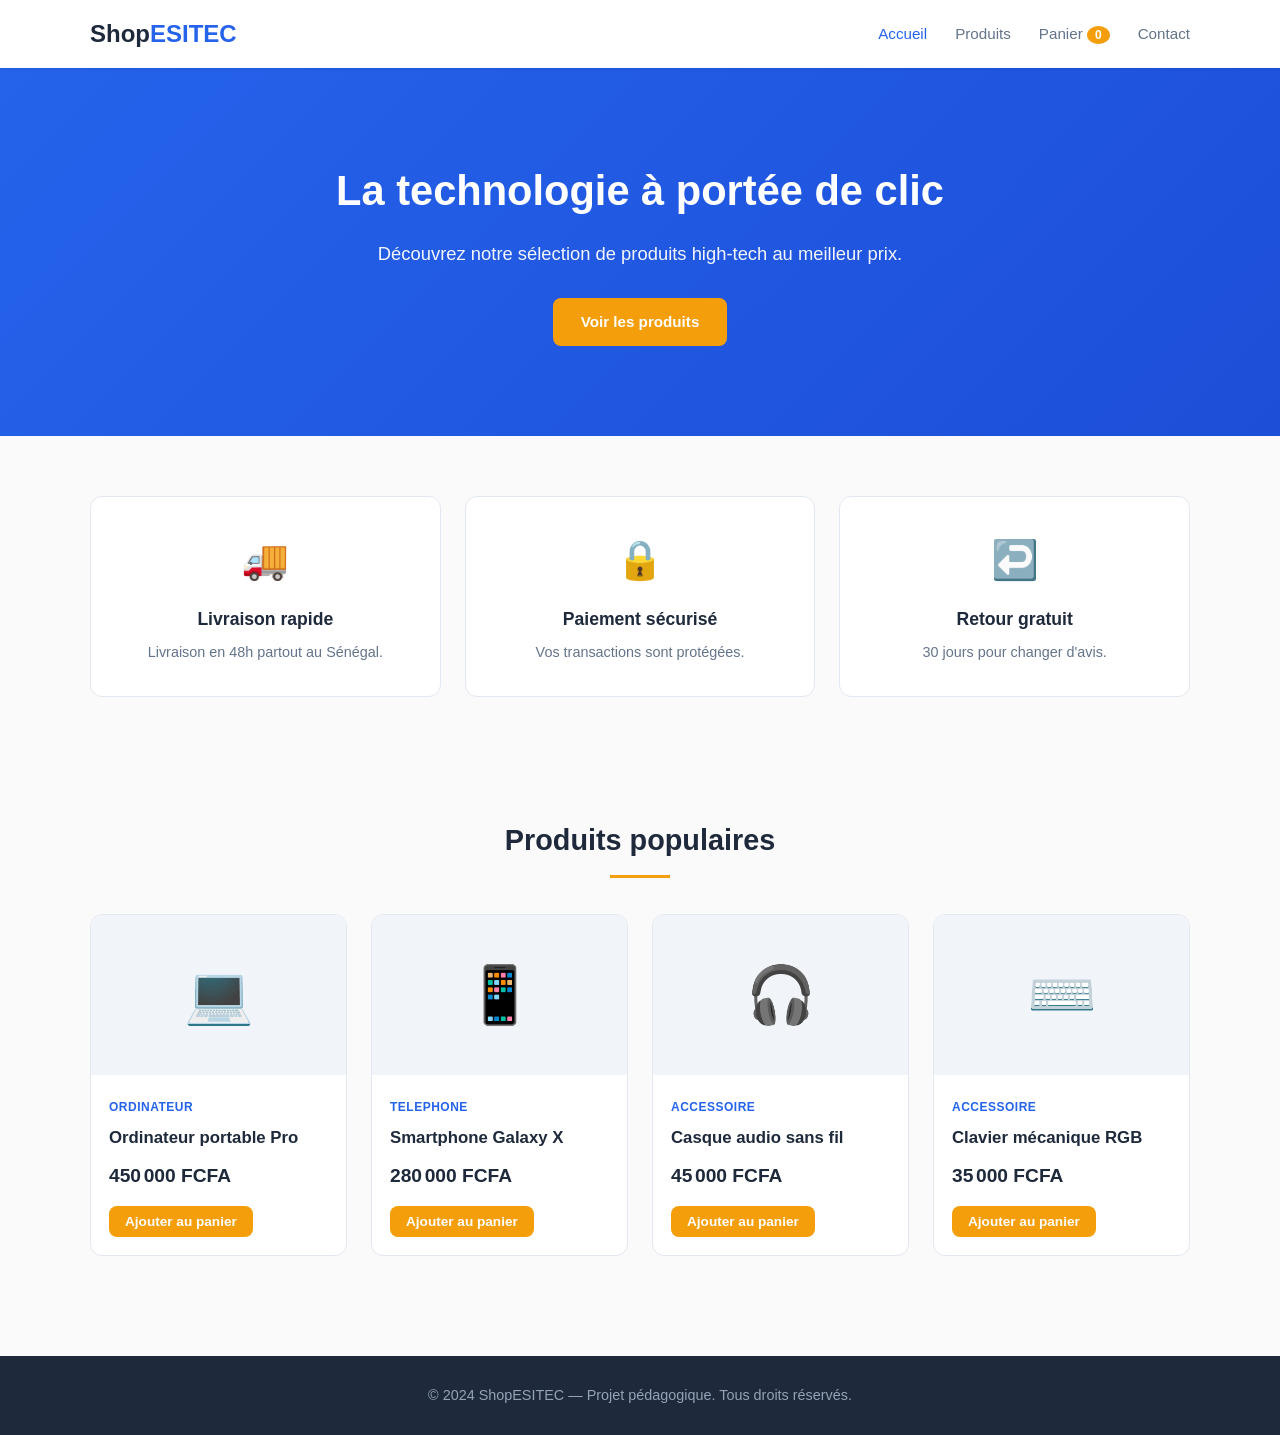
==== shop-esitec/index.html @ 7842cb8c "first commit" ====
<!DOCTYPE html>
<html lang="fr">
<head>
  <meta charset="UTF-8" />
  <meta name="viewport" content="width=device-width, initial-scale=1.0" />
  <title>ShopESITEC — Boutique en ligne</title>
  <link rel="stylesheet" href="css/style.css" />
  <link rel="stylesheet" href="css/responsive.css" />
</head>
<body>

  <header class="site-header">
    <div class="container header-content">
      <a href="index.html" class="logo">Shop<span>ESITEC</span></a>
      <nav class="main-nav">
        <ul>
          <li><a href="index.html" class="active">Accueil</a></li>
          <li><a href="products.html">Produits</a></li>
          <li><a href="cart.html">Panier <span id="cart-count" class="cart-badge">0</span></a></li>
          <li><a href="contact.html">Contact</a></li>
        </ul>
      </nav>
    </div>
  </header>

  <section class="hero">
    <div class="container">
      <h1>La technologie à portée de clic</h1>
      <p>Découvrez notre sélection de produits high-tech au meilleur prix.</p>
      <a href="products.html" class="btn btn-primary">Voir les produits</a>
    </div>
  </section>

  <section class="features container">
    <div class="feature-card">
      <div class="feature-icon">🚚</div>
      <h3>Livraison rapide</h3>
      <p>Livraison en 48h partout au Sénégal.</p>
    </div>
    <div class="feature-card">
      <div class="feature-icon">🔒</div>
      <h3>Paiement sécurisé</h3>
      <p>Vos transactions sont protégées.</p>
    </div>
    <div class="feature-card">
      <div class="feature-icon">↩️</div>
      <h3>Retour gratuit</h3>
      <p>30 jours pour changer d'avis.</p>
    </div>
  </section>

  <section class="featured container">
    <h2 class="section-title">Produits populaires</h2>
    <div id="featured-products" class="product-grid">
      <!-- Rempli dynamiquement par js/products.js -->
    </div>
  </section>

  <footer class="site-footer">
    <div class="container">
      <p>&copy; 2024 ShopESITEC — Projet pédagogique. Tous droits réservés.</p>
    </div>
  </footer>

  <script src="js/products.js"></script>
  <script src="js/cart.js"></script>
  <script src="js/main.js"></script>
</body>
</html>
---- shop-esitec/css/style.css ----
/* =================================================
   ShopESITEC — Feuille de style principale
   ================================================= */

:root {
  --primary: #2563eb;
  --primary-dark: #1d4ed8;
  --secondary: #f59e0b;
  --dark: #1e293b;
  --gray: #64748b;
  --light-gray: #f1f5f9;
  --white: #ffffff;
  --success: #16a34a;
  --border: #e2e8f0;
}

* {
  margin: 0;
  padding: 0;
  box-sizing: border-box;
}

body {
  font-family: 'Segoe UI', Tahoma, sans-serif;
  color: var(--dark);
  background-color: #fafafa;
  line-height: 1.6;
}

.container {
  max-width: 1140px;
  margin: 0 auto;
  padding: 0 20px;
}

/* ---- Header ---- */
.site-header {
  background-color: var(--white);
  box-shadow: 0 1px 4px rgba(0, 0, 0, 0.08);
  position: sticky;
  top: 0;
  z-index: 100;
}

.header-content {
  display: flex;
  justify-content: space-between;
  align-items: center;
  height: 68px;
}

.logo {
  font-size: 1.5rem;
  font-weight: 700;
  color: var(--dark);
  text-decoration: none;
}

.logo span {
  color: var(--primary);
}

.main-nav ul {
  display: flex;
  list-style: none;
  gap: 28px;
}

.main-nav a {
  color: var(--gray);
  text-decoration: none;
  font-size: 0.95rem;
  font-weight: 500;
  transition: color 0.2s;
}

.main-nav a:hover,
.main-nav a.active {
  color: var(--primary);
}

.cart-badge {
  background-color: var(--secondary);
  color: var(--white);
  border-radius: 50%;
  padding: 2px 8px;
  font-size: 0.75rem;
  font-weight: 700;
}

/* ---- Hero ---- */
.hero {
  background: linear-gradient(135deg, var(--primary) 0%, var(--primary-dark) 100%);
  color: var(--white);
  text-align: center;
  padding: 90px 0;
}

.hero h1 {
  font-size: 2.6rem;
  margin-bottom: 14px;
}

.hero p {
  font-size: 1.15rem;
  margin-bottom: 30px;
  opacity: 0.95;
}

/* ---- Buttons ---- */
.btn {
  display: inline-block;
  padding: 12px 28px;
  border-radius: 8px;
  text-decoration: none;
  font-weight: 600;
  font-size: 0.95rem;
  cursor: pointer;
  border: none;
  transition: all 0.2s;
}

.btn-primary {
  background-color: var(--secondary);
  color: var(--white);
}

.btn-primary:hover {
  background-color: #d97706;
}

.btn-small {
  padding: 8px 16px;
  font-size: 0.85rem;
}

/* ---- Features ---- */
.features {
  display: flex;
  gap: 24px;
  padding: 60px 20px;
  flex-wrap: wrap;
}

.feature-card {
  flex: 1;
  min-width: 240px;
  background: var(--white);
  border: 1px solid var(--border);
  border-radius: 12px;
  padding: 32px 24px;
  text-align: center;
}

.feature-icon {
  font-size: 2.4rem;
  margin-bottom: 14px;
}

.feature-card h3 {
  color: var(--dark);
  margin-bottom: 8px;
  font-size: 1.1rem;
}

.feature-card p {
  color: var(--gray);
  font-size: 0.9rem;
}

/* ---- Section title ---- */
.section-title {
  text-align: center;
  font-size: 1.8rem;
  color: var(--dark);
  margin-bottom: 36px;
  position: relative;
}

.section-title::after {
  content: '';
  display: block;
  width: 60px;
  height: 3px;
  background-color: var(--secondary);
  margin: 12px auto 0;
}

/* ---- Page banner ---- */
.page-banner {
  background-color: var(--dark);
  color: var(--white);
  text-align: center;
  padding: 50px 0;
}

.page-banner h1 {
  font-size: 2rem;
  margin-bottom: 8px;
}

.page-banner p {
  opacity: 0.8;
}

/* ---- Product grid ---- */
.featured,
.catalog {
  padding: 60px 20px;
}

.product-grid {
  display: grid;
  grid-template-columns: repeat(4, 1fr);
  gap: 24px;
}

.product-card {
  background: var(--white);
  border: 1px solid var(--border);
  border-radius: 12px;
  overflow: hidden;
  transition: transform 0.2s, box-shadow 0.2s;
}

.product-card:hover {
  transform: translateY(-4px);
  box-shadow: 0 8px 20px rgba(0, 0, 0, 0.1);
}

.product-image {
  height: 160px;
  background-color: var(--light-gray);
  display: flex;
  align-items: center;
  justify-content: center;
  font-size: 3.5rem;
}

.product-info {
  padding: 18px;
}

.product-category {
  font-size: 0.75rem;
  color: var(--primary);
  text-transform: uppercase;
  font-weight: 600;
  letter-spacing: 0.5px;
}

.product-name {
  font-size: 1.05rem;
  color: var(--dark);
  margin: 6px 0 10px;
}

.product-price {
  font-size: 1.2rem;
  font-weight: 700;
  color: var(--dark);
  margin-bottom: 14px;
}

/* ---- Catalog toolbar ---- */
.catalog-toolbar {
  display: flex;
  align-items: center;
  gap: 12px;
  margin-bottom: 30px;
}

.catalog-toolbar select {
  padding: 8px 14px;
  border: 1px solid var(--border);
  border-radius: 8px;
  font-size: 0.9rem;
  cursor: pointer;
}

/* ---- Cart ---- */
.cart-section {
  padding: 50px 20px;
  display: grid;
  grid-template-columns: 2fr 1fr;
  gap: 30px;
}

.cart-items {
  display: flex;
  flex-direction: column;
  gap: 16px;
}

.cart-item {
  display: flex;
  align-items: center;
  gap: 16px;
  background: var(--white);
  border: 1px solid var(--border);
  border-radius: 10px;
  padding: 16px;
}

.cart-item-icon {
  font-size: 2.2rem;
  width: 60px;
  text-align: center;
}

.cart-item-details {
  flex: 1;
}

.cart-item-details h4 {
  color: var(--dark);
  margin-bottom: 4px;
}

.cart-item-details p {
  color: var(--gray);
  font-size: 0.9rem;
}

.cart-item-actions {
  display: flex;
  align-items: center;
  gap: 10px;
}

.qty-btn {
  width: 28px;
  height: 28px;
  border: 1px solid var(--border);
  background: var(--light-gray);
  border-radius: 6px;
  cursor: pointer;
  font-weight: 700;
  color: var(--dark);
}

.remove-btn {
  background: none;
  border: none;
  color: #dc2626;
  cursor: pointer;
  font-size: 0.85rem;
  text-decoration: underline;
}

.cart-summary {
  background: var(--white);
  border: 1px solid var(--border);
  border-radius: 12px;
  padding: 24px;
  height: fit-content;
}

.cart-summary h3 {
  margin-bottom: 18px;
  color: var(--dark);
}

.summary-line {
  display: flex;
  justify-content: space-between;
  padding: 10px 0;
  color: var(--gray);
}

.summary-line.total {
  border-top: 2px solid var(--border);
  margin-top: 8px;
  padding-top: 16px;
  font-size: 1.15rem;
  font-weight: 700;
  color: var(--dark);
}

.cart-summary .btn {
  width: 100%;
  margin-top: 18px;
  text-align: center;
}

.empty-cart {
  text-align: center;
  padding: 60px 20px;
  color: var(--gray);
}

/* ---- Contact ---- */
.contact-section {
  padding: 50px 20px;
  display: grid;
  grid-template-columns: 1fr 2fr;
  gap: 40px;
}

.contact-info {
  background: var(--white);
  border: 1px solid var(--border);
  border-radius: 12px;
  padding: 28px;
  height: fit-content;
}

.contact-info h3 {
  color: var(--dark);
  margin-bottom: 18px;
}

.contact-info p {
  color: var(--gray);
  margin-bottom: 12px;
}

.contact-form {
  background: var(--white);
  border: 1px solid var(--border);
  border-radius: 12px;
  padding: 28px;
}

.form-group {
  margin-bottom: 18px;
}

.form-group label {
  display: block;
  font-weight: 600;
  margin-bottom: 6px;
  color: var(--dark);
  font-size: 0.9rem;
}

.form-group input,
.form-group textarea {
  width: 100%;
  padding: 11px 14px;
  border: 1px solid var(--border);
  border-radius: 8px;
  font-size: 0.95rem;
  font-family: inherit;
}

.form-group textarea {
  height: 120px;
  resize: vertical;
}

.form-feedback {
  margin-top: 12px;
  color: var(--success);
  font-weight: 600;
}

/* ---- Footer ---- */
.site-footer {
  background-color: var(--dark);
  color: #94a3b8;
  text-align: center;
  padding: 28px 0;
  margin-top: 40px;
  font-size: 0.9rem;
}
---- shop-esitec/css/responsive.css ----
/* =================================================
   ShopESITEC — Styles responsive (mobile/tablette)
   ================================================= */

/* Tablette */
@media (max-width: 992px) {
  .product-grid {
    grid-template-columns: repeat(3, 1fr);
  }

  .cart-section {
    grid-template-columns: 1fr;
  }

  .contact-section {
    grid-template-columns: 1fr;
  }
}

/* Petite tablette */
@media (max-width: 768px) {
  .product-grid {
    grid-template-columns: repeat(2, 1fr);
  }

  .hero h1 {
    font-size: 2rem;
  }

  .features {
    flex-direction: column;
  }

  .header-content {
    flex-direction: column;
    height: auto;
    padding: 12px 0;
    gap: 10px;
  }

  .main-nav ul {
    gap: 18px;
  }
}

/* Mobile */
@media (max-width: 480px) {
  .product-grid {
    grid-template-columns: 1fr;
  }

  .hero {
    padding: 60px 0;
  }

  .hero h1 {
    font-size: 1.7rem;
  }

  .main-nav ul {
    gap: 12px;
    font-size: 0.85rem;
  }

  .section-title {
    font-size: 1.5rem;
  }
}
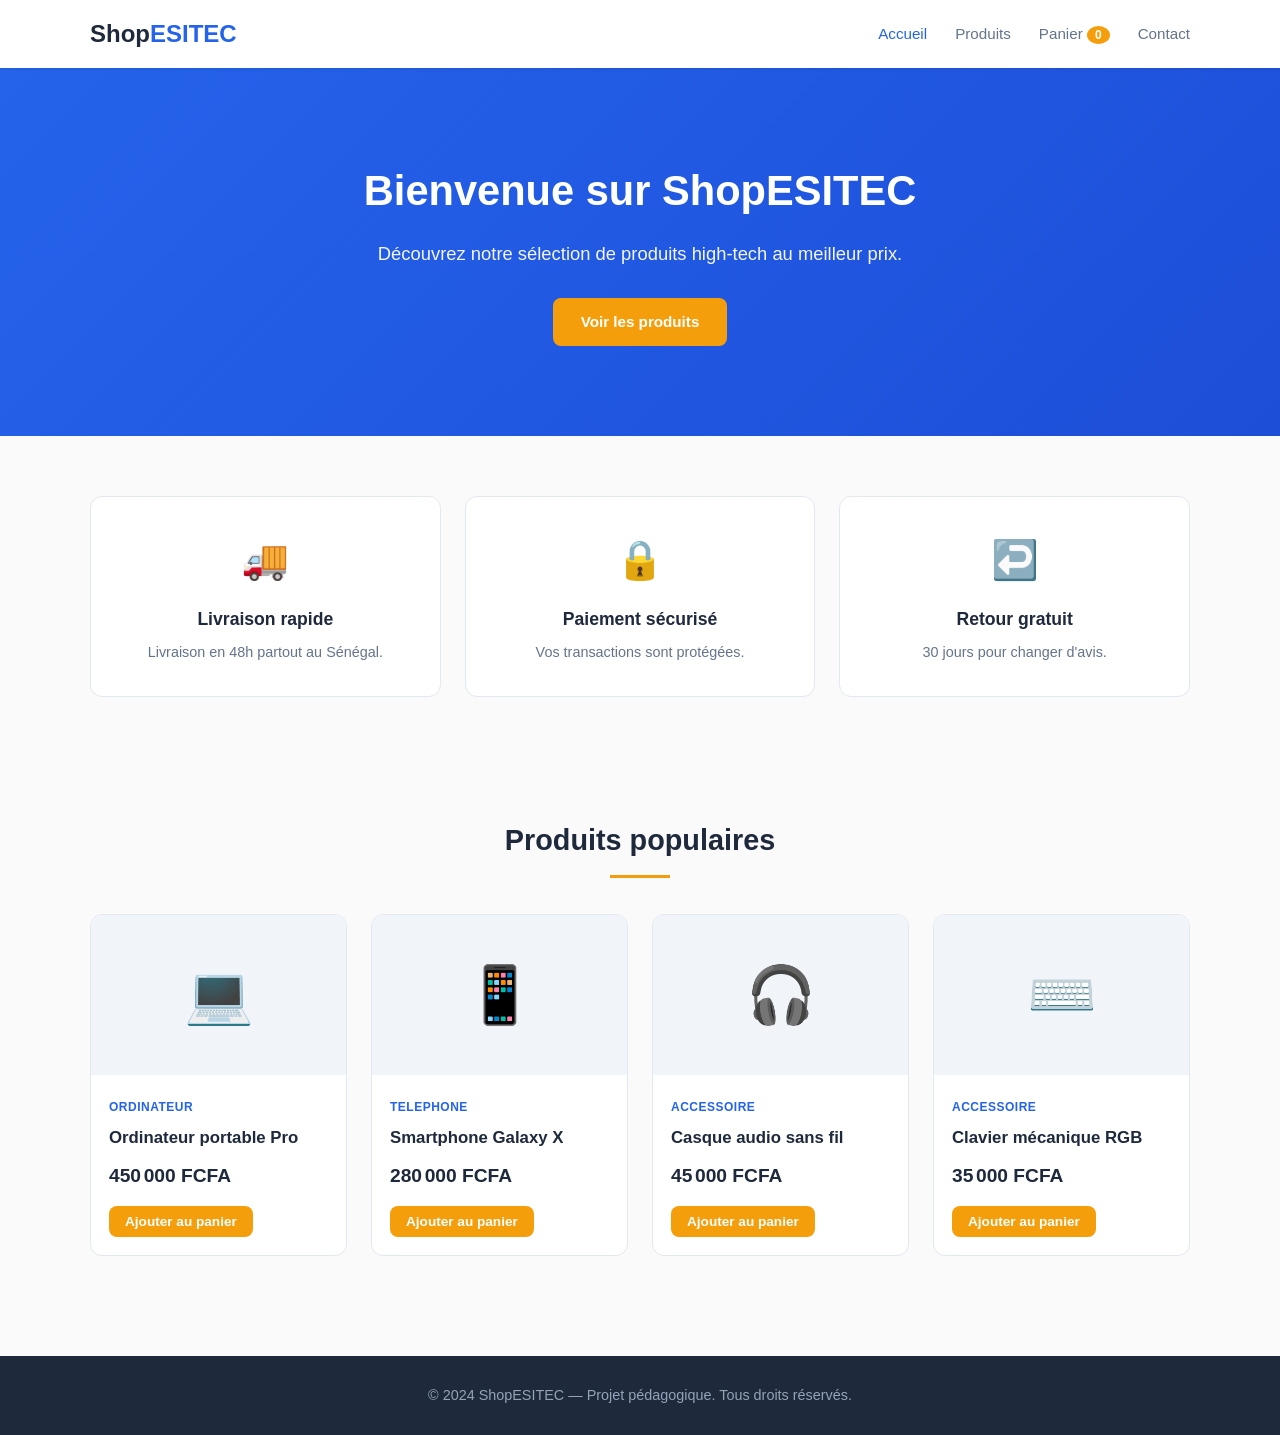
==== commit 019a583d: "Modification de l'index" ====
--- a/shop-esitec/index.html
+++ b/shop-esitec/index.html
@@ -25,7 +25,7 @@
 
   <section class="hero">
     <div class="container">
-      <h1>La technologie à portée de clic</h1>
+      <h1>Bienvenue sur ShopESITEC</h1>
       <p>Découvrez notre sélection de produits high-tech au meilleur prix.</p>
       <a href="products.html" class="btn btn-primary">Voir les produits</a>
     </div>
